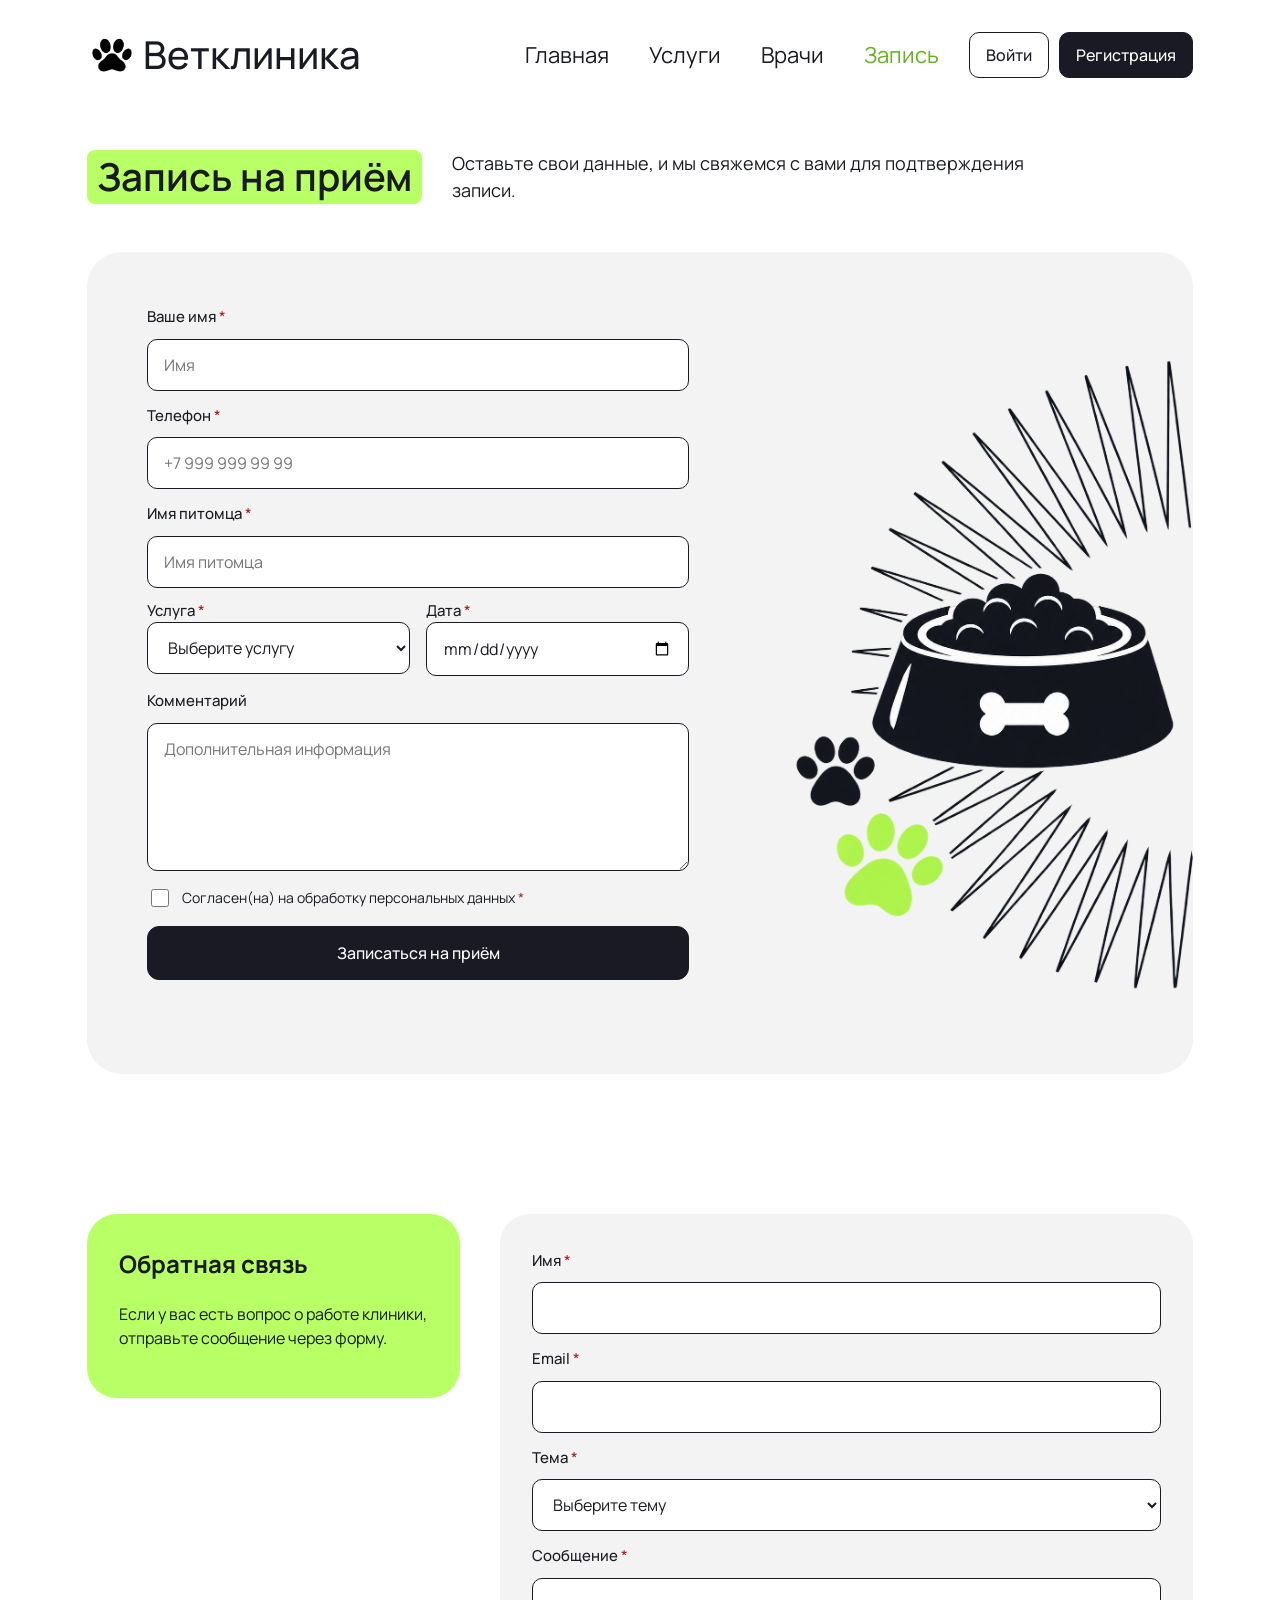
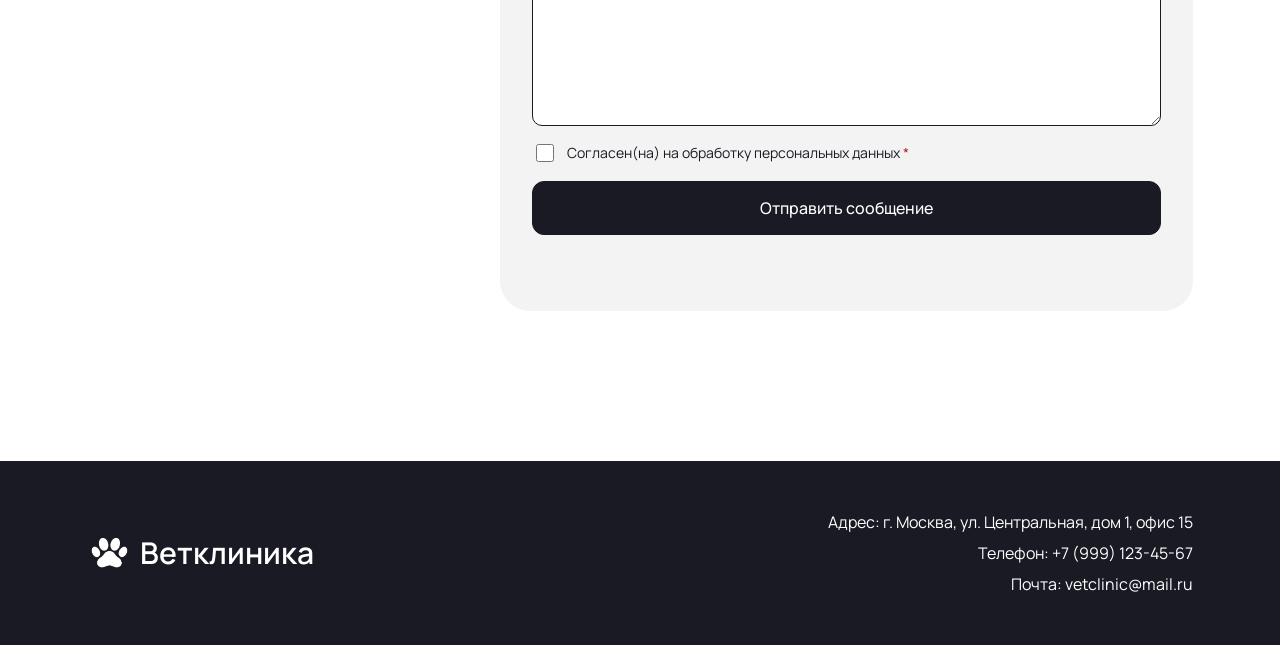
==== appointments.html @ 243dcd30 "коммит" ====
<!DOCTYPE html>
<html lang="ru">

<head>
    <meta charset="UTF-8">
    <meta name="viewport" content="width=device-width, initial-scale=1.0">
    <title>Запись — Ветклиника</title>
    <link rel="stylesheet" href="css/style.css">
    <link rel="preconnect" href="https://fonts.googleapis.com">
    <link rel="preconnect" href="https://fonts.gstatic.com" crossorigin>
    <link href="https://fonts.googleapis.com/css2?family=Manrope:wght@400;500;600;700&display=swap" rel="stylesheet">
    <script src="js/main.js" defer></script>
    <script src="js/forms.js" defer></script>
</head>

<body>
    <header class="header">
        <a class="logo header__logo" href="index.html" aria-label="Ветклиника — на главную">
            <img class="logo__paw" src="images/paw.png" alt="">
            <span class="logo__text">Ветклиника</span>
        </a>

        <button class="burger" type="button" aria-label="Открыть меню" aria-expanded="false" aria-controls="main-nav">
            <span class="burger__line"></span>
            <span class="burger__line"></span>
            <span class="burger__line"></span>
        </button>

        <nav class="nav header__nav" id="main-nav" aria-label="Основная навигация">
            <ul class="nav__list">
                <li class="nav__item"><a class="nav__link" href="index.html">Главная</a></li>
                <li class="nav__item"><a class="nav__link" href="service.html">Услуги</a></li>
                <li class="nav__item"><a class="nav__link" href="doctors.html">Врачи</a></li>
                <li class="nav__item"><a class="nav__link nav__link--active" href="appointments.html">Запись</a></li>
            </ul>

            <div class="auth-buttons nav__auth">
                <button class="auth-buttons__button" type="button" data-modal-open="loginModal">Войти</button>
                <button class="auth-buttons__button auth-buttons__button--dark" type="button"
                    data-modal-open="registerModal">Регистрация</button>
            </div>
        </nav>
    </header>

    <main>
        <section class="section appointment">
            <div class="container">
                <div class="section-heading">
                    <h1 class="section-heading__title">Запись на приём</h1>
                    <p class="section-heading__text">Оставьте свои данные, и мы свяжемся с вами для подтверждения
                        записи.</p>
                </div>

                <div class="appointment__box">
                    <form class="appointment-form" action="#" method="post" data-demo-form>
                        <label class="form__label" for="appointmentName">Ваше имя <span
                                class="form__required">*</span></label>
                        <input class="form__input" id="appointmentName" type="text" name="name" required
                            placeholder="Имя">

                        <label class="form__label" for="appointmentPhone">Телефон <span
                                class="form__required">*</span></label>
                        <input class="form__input" id="appointmentPhone" type="tel" name="phone" required
                            placeholder="+7 999 999 99 99">

                        <label class="form__label" for="petName">Имя питомца <span
                                class="form__required">*</span></label>
                        <input class="form__input" id="petName" type="text" name="pet_name" required
                            placeholder="Имя питомца">

                        <div class="appointment-form__row">
                            <div>
                                <label class="form__label" for="appointmentService">Услуга <span
                                        class="form__required">*</span></label>
                                <select class="form__select" id="appointmentService" name="service" required>
                                    <option value="">Выберите услугу</option>
                                    <option>Первичный приём</option>
                                    <option>Вакцинация</option>
                                    <option>УЗИ и диагностика</option>
                                    <option>Стоматология</option>
                                    <option>Хирургия</option>
                                    <option>Дерматология</option>
                                </select>
                            </div>

                            <div>
                                <label class="form__label" for="appointmentDate">Дата <span
                                        class="form__required">*</span></label>
                                <input class="form__input" id="appointmentDate" type="date" name="date" required>
                            </div>
                        </div>

                        <label class="form__label" for="appointmentComment">Комментарий</label>
                        <textarea class="form__textarea" id="appointmentComment" name="comment" rows="5"
                            placeholder="Дополнительная информация"></textarea>

                        <label class="form__check">
                            <input type="checkbox" name="privacy" required>
                            <span>Согласен(на) на обработку персональных данных <span
                                    class="form__required">*</span></span>
                        </label>

                        <button class="button" type="submit">Записаться на приём</button>
                        <p class="form-status" aria-live="polite"></p>
                    </form>

                    <div class="appointment__image">
                        <img src="images/last.png" alt="Домашние животные">
                    </div>
                </div>
            </div>
        </section>

        <section class="section">
            <div class="container">
                <div class="feedback">
                    <div class="feedback__intro">
                        <h2>Обратная связь</h2>
                        <p>Если у вас есть вопрос о работе клиники, отправьте сообщение через форму.</p>
                    </div>

                    <form class="form feedback__form" action="#" method="post" data-demo-form>
                        <label class="form__label" for="feedbackName">Имя <span class="form__required">*</span></label>
                        <input class="form__input" id="feedbackName" type="text" name="name" required>

                        <label class="form__label" for="feedbackEmail">Email <span
                                class="form__required">*</span></label>
                        <input class="form__input" id="feedbackEmail" type="email" name="email" required>

                        <label class="form__label" for="feedbackSubject">Тема <span
                                class="form__required">*</span></label>
                        <select class="form__select" id="feedbackSubject" name="subject" required>
                            <option value="">Выберите тему</option>
                            <option value="appointment">Запись на приём</option>
                            <option value="services">Вопрос об услугах</option>
                            <option value="doctors">Вопрос о врачах</option>
                            <option value="other">Другое</option>
                        </select>

                        <label class="form__label" for="feedbackMessage">Сообщение <span
                                class="form__required">*</span></label>
                        <textarea class="form__textarea" id="feedbackMessage" name="message" required
                            rows="5"></textarea>

                        <label class="form__check">
                            <input type="checkbox" name="privacy" required>
                            <span>Согласен(на) на обработку персональных данных <span
                                    class="form__required">*</span></span>
                        </label>

                        <button class="button" type="submit">Отправить сообщение</button>
                        <p class="form-status" aria-live="polite"></p>
                    </form>
                </div>
            </div>
        </section>
    </main>

    <footer class="footer">
        <div class="footer__inner">
            <div class="footer__logo">
                <img src="images/paw.png" alt="">
                <span>Ветклиника</span>
            </div>

            <div class="footer__contacts">
                <p>Адрес: г. Москва, ул. Центральная, дом 1, офис 15</p>
                <p>Телефон: <a href="tel:+79991234567">+7 (999) 123-45-67</a></p>
                <p>Почта: <a href="mailto:vetclinic@mail.ru">vetclinic@mail.ru</a></p>
            </div>
        </div>
    </footer>
    <div class="modal" id="loginModal" aria-hidden="true" role="dialog" aria-modal="true" aria-labelledby="loginTitle">
        <div class="modal__window">
            <button class="modal__close" type="button" data-modal-close aria-label="Закрыть окно">×</button>
            <h2 class="modal__title" id="loginTitle">Вход</h2>

            <form class="form" action="#" method="post" data-demo-form>
                <label class="form__label" for="loginEmail">Почта <span class="form__required">*</span></label>
                <input class="form__input" id="loginEmail" type="email" name="email" required autocomplete="username"
                    placeholder="Введите почту">

                <label class="form__label" for="loginPassword">Пароль <span class="form__required">*</span></label>
                <input class="form__input" id="loginPassword" type="password" name="password" required
                    autocomplete="current-password" placeholder="Введите пароль">

                <label class="form__check">
                    <input type="checkbox" name="remember">
                    <span>Запомнить меня</span>
                </label>

                <button class="button button--green" type="submit">Войти</button>
                <p class="form-status" aria-live="polite"></p>
            </form>
        </div>
    </div>

    <div class="modal" id="registerModal" aria-hidden="true" role="dialog" aria-modal="true"
        aria-labelledby="registerTitle">
        <div class="modal__window">
            <button class="modal__close" type="button" data-modal-close aria-label="Закрыть окно">×</button>
            <h2 class="modal__title" id="registerTitle">Регистрация</h2>

            <form class="form" id="registerForm" action="#" method="post" data-demo-form>
                <label class="form__label" for="registerName">Имя пользователя <span
                        class="form__required">*</span></label>
                <input class="form__input" id="registerName" type="text" name="username" required minlength="3"
                    autocomplete="name" placeholder="Минимум 3 символа">

                <label class="form__label" for="registerEmail">Email <span class="form__required">*</span></label>
                <input class="form__input" id="registerEmail" type="email" name="email" required autocomplete="email"
                    placeholder="name@example.ru">

                <label class="form__label" for="registerPassword">Пароль <span class="form__required">*</span></label>
                <input class="form__input" id="registerPassword" type="password" name="password" required minlength="8"
                    autocomplete="new-password" placeholder="Минимум 8 символов">

                <label class="form__label" for="registerPasswordConfirm">Подтверждение пароля <span
                        class="form__required">*</span></label>
                <input class="form__input" id="registerPasswordConfirm" type="password" name="password_confirm" required
                    autocomplete="new-password" placeholder="Повторите пароль">

                <label class="form__check">
                    <input type="checkbox" name="terms" required>
                    <span>Я согласен(на) с условиями использования и обработкой данных <span
                            class="form__required">*</span></span>
                </label>

                <button class="button button--green" type="submit">Зарегистрироваться</button>
                <p class="form-status" aria-live="polite"></p>
            </form>
        </div>
    </div>
</body>

</html>
---- css/style.css ----
@import url("base.css");
@import url("layout.css");
@import url("components.css");
@import url("home.css");
@import url("services.css");
@import url("doctors.css");
@import url("appointment.css");
@import url("responsive.css");
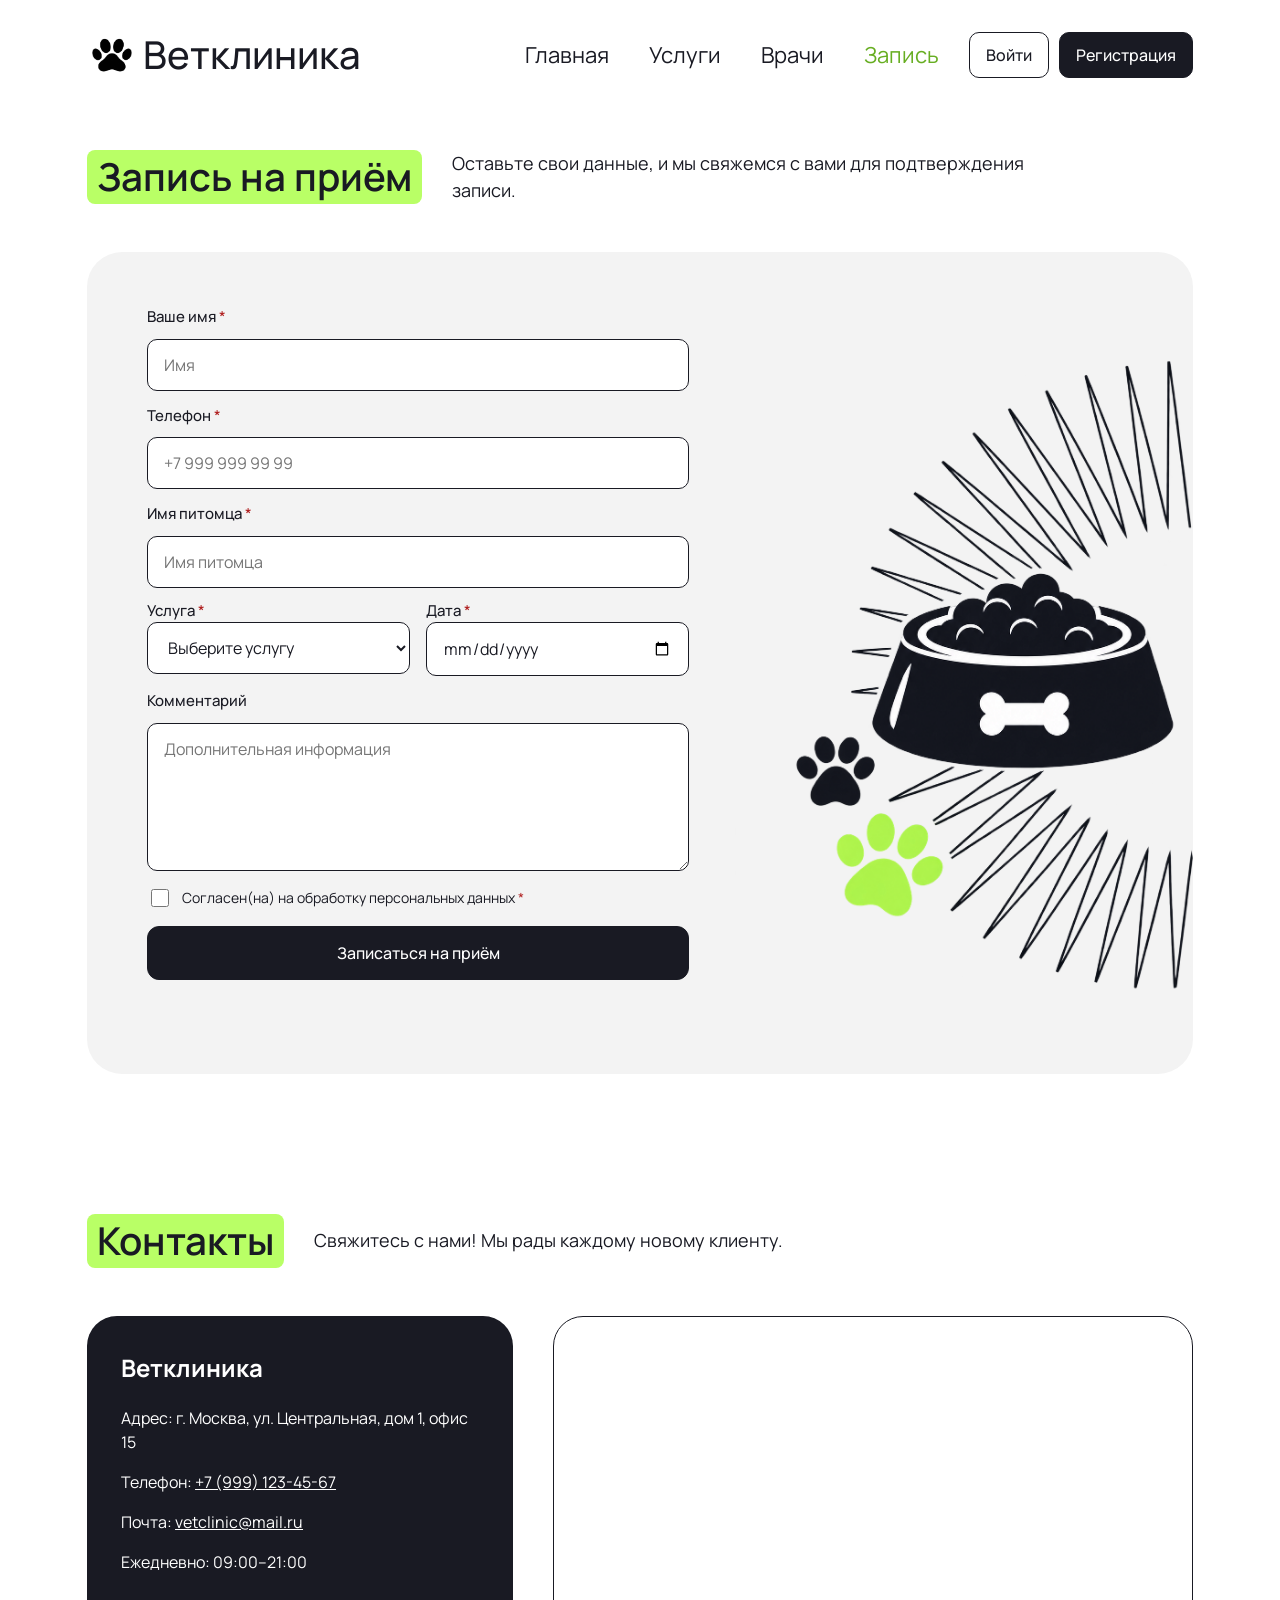
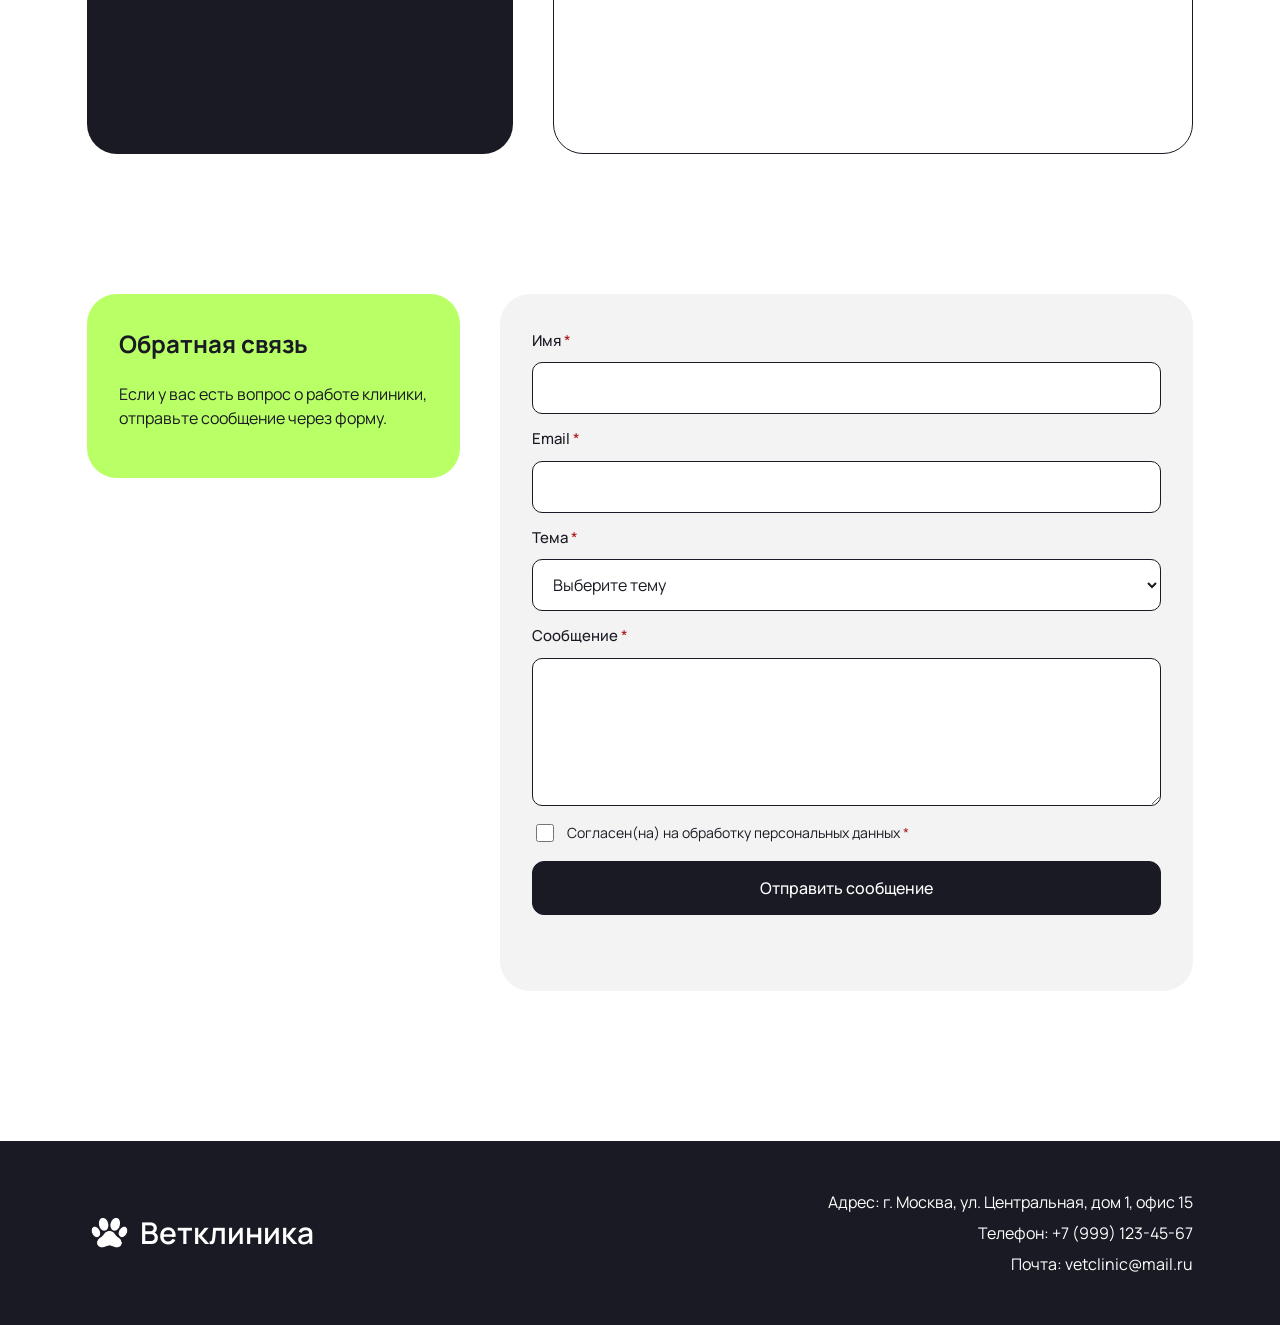
==== commit 15494ca8: "коммит2" ====
--- a/appointments.html
+++ b/appointments.html
@@ -1,3 +1,4 @@
+
 <!DOCTYPE html>
 <html lang="ru">
 
@@ -111,6 +112,31 @@
             </div>
         </section>
 
+                <section class="section">
+            <div class="container">
+                <div class="section-heading">
+                    <h2 class="section-heading__title">Контакты</h2>
+                    <p class="section-heading__text">Свяжитесь с нами! Мы рады каждому новому клиенту.</p>
+                </div>
+
+                <div class="contacts">
+                    <article class="contacts__card">
+                        <h2>Ветклиника</h2>
+                        <p>Адрес: г. Москва, ул. Центральная, дом 1, офис 15</p>
+                        <p>Телефон: <a href="tel:+79991234567">+7 (999) 123-45-67</a></p>
+                        <p>Почта: <a href="mailto:vetclinic@mail.ru">vetclinic@mail.ru</a></p>
+                        <p>Ежедневно: 09:00–21:00</p>
+                    </article>
+
+                    <div class="contacts__map">
+                        <iframe
+                            src="https://www.google.com/maps?q=%D0%9C%D0%BE%D1%81%D0%BA%D0%B2%D0%B0,%20%D1%83%D0%BB.%20%D0%A6%D0%B5%D0%BD%D1%82%D1%80%D0%B0%D0%BB%D1%8C%D0%BD%D0%B0%D1%8F,%2015&output=embed"
+                            title="Карта расположения ветеринарной клиники" loading="lazy" allowfullscreen></iframe>
+                    </div>
+                </div>
+            </div>
+        </section>
+
         <section class="section">
             <div class="container">
                 <div class="feedback">
@@ -210,6 +236,9 @@
                 <label class="form__label" for="registerEmail">Email <span class="form__required">*</span></label>
                 <input class="form__input" id="registerEmail" type="email" name="email" required autocomplete="email"
                     placeholder="name@example.ru">
+                <label class="form__label" for="registerEmail">Телефон <span class="form__required">*</span></label>
+                <input class="form__input" id="registerEmail" type="email" name="email" required autocomplete="email"
+                    placeholder="+7(9__)-___-__-__">
 
                 <label class="form__label" for="registerPassword">Пароль <span class="form__required">*</span></label>
                 <input class="form__input" id="registerPassword" type="password" name="password" required minlength="8"
@@ -220,9 +249,14 @@
                 <input class="form__input" id="registerPasswordConfirm" type="password" name="password_confirm" required
                     autocomplete="new-password" placeholder="Повторите пароль">
 
-                <label class="form__check">
+<label class="form__check">
                     <input type="checkbox" name="terms" required>
-                    <span>Я согласен(на) с условиями использования и обработкой данных <span
+                    <span>Я принимаю условия использования и политику конфиденциальности <span
+                            class="form__required">*</span></span>
+                </label>
+                                <label class="form__check">
+                    <input type="checkbox" name="terms" required>
+                    <span>Я согласен(на) на получение информации рекламного характера <span
                             class="form__required">*</span></span>
                 </label>
 
